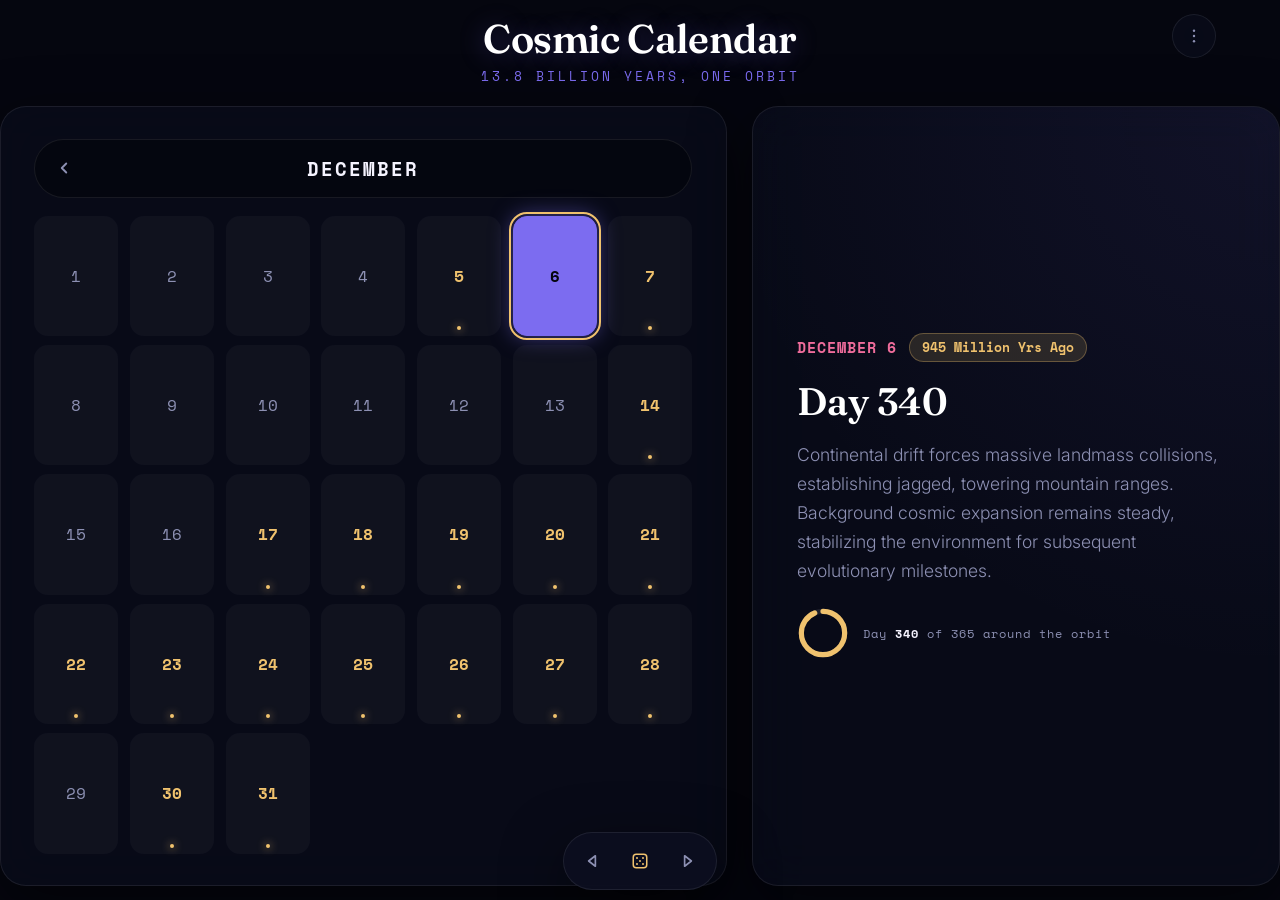
==== game1.html @ 8faf657f "Refine Cosmic Calendar desktop scale" ====
<!DOCTYPE html>
<html lang="en">
<head>
<meta charset="UTF-8">
<meta name="viewport" content="width=device-width, initial-scale=1.0">
<meta name="theme-color" content="#05060f">
<title>Cosmic Calendar — Game 1</title>
<link rel="preconnect" href="https://fonts.googleapis.com">
<link rel="preconnect" href="https://fonts.gstatic.com" crossorigin>
<link href="https://fonts.googleapis.com/css2?family=Fraunces:ital,wght@0,500;0,600;0,700;1,500&family=Space+Mono:wght@400;700&family=Inter:wght@300;400;500;600&display=swap" rel="stylesheet">
<link rel="stylesheet" href="shared.css">
<style>
  /* ============ Calendar-specific styles ============ */
  .calendar-section{ padding:20px; gap:16px; }

  .month-nav{
    flex:0 0 auto;
    display:flex; align-items:center; justify-content:space-between;
    background:rgba(0,0,0,0.35);
    border:1px solid var(--panel-border);
    border-radius:50px;
    padding:6px;
  }
  .nav-btn{
    background:transparent; border:none; color:var(--text-muted);
    cursor:pointer;
    width:44px; height:44px; border-radius:50%;
    display:flex; align-items:center; justify-content:center;
    transition:background .25s ease, color .25s ease, box-shadow .25s ease;
  }
  .nav-btn:hover{ background:rgba(255,255,255,0.08); color:var(--nebula-rose); }
  .nav-btn:focus-visible{ outline:2px solid var(--stellar-gold); outline-offset:2px; }
  .nav-btn:disabled{ opacity:0; pointer-events:none; cursor:default; }
  .month-display{
    font-family:'Space Mono',monospace; font-weight:700;
    font-size:clamp(0.95rem, 3vw, 1.2rem);
    letter-spacing:2px; text-transform:uppercase; color:var(--text-primary);
  }

  .calendar-grid{
    flex:1; display:grid;
    grid-template-columns:repeat(7, 1fr);
    grid-auto-rows:minmax(40px, 1fr);
    gap:6px; min-height:0;
  }

  .day{
    background:rgba(255,255,255,0.03);
    border-radius:12px;
    display:flex; align-items:center; justify-content:center;
    font-family:'Space Mono',monospace;
    font-size:clamp(0.75rem, 2.4vw, 1rem);
    color:var(--text-muted);
    cursor:pointer; user-select:none;
    border:1px solid transparent;
    transition:background .25s cubic-bezier(.2,.8,.2,1), color .25s ease, transform .2s ease, border-color .25s ease;
    opacity:0; transform:scale(0.9);
    animation:softPop .4s ease forwards;
    animation-delay:calc(var(--i) * 8ms);
  }
  html.no-motion .day{ opacity:1; transform:none; animation:none; }
  @keyframes softPop{ to{ opacity:1; transform:scale(1); } }

  .day:hover{ background:rgba(255,255,255,0.09); color:var(--text-primary); }
  .day:focus-visible{ outline:2px solid var(--stellar-gold); outline-offset:2px; color:var(--text-primary); }

  .day.major-event{ color:var(--stellar-gold); font-weight:700; position:relative; }
  .day.major-event::after{
    content:''; position:absolute; bottom:5px; width:4px; height:4px; border-radius:50%;
    background:var(--stellar-gold); box-shadow:0 0 8px var(--stellar-gold);
  }
  .day.active{
    background:var(--nebula-violet); color:#05060f; border-color:var(--nebula-violet);
    box-shadow:0 0 22px rgba(124,108,240,0.55);
    font-weight:700; transform:scale(1.06); z-index:2;
  }
  .day.active::after{ display:none; }

  .event-panel{ padding:28px 24px; justify-content:center; position:relative; overflow:hidden; }
  .event-panel::before{
    content:''; position:absolute; inset:0;
    background:radial-gradient(circle at top right, rgba(124,108,240,0.08), transparent 60%);
    pointer-events:none;
  }
  .event-content{
    display:flex; flex-direction:column; justify-content:center;
    opacity:0; transform:translateY(10px);
    transition:opacity .4s ease, transform .4s ease;
  }
  .event-content.visible{ opacity:1; transform:translateY(0); }

  .meta-header{ display:flex; align-items:center; gap:12px; margin-bottom:16px; flex-wrap:wrap; }
  .event-date{
    font-family:'Space Mono',monospace; color:var(--nebula-rose);
    font-size:clamp(0.75rem, 2vw, 0.95rem); font-weight:700; letter-spacing:1px; text-transform:uppercase;
  }
  .time-ago{
    background:rgba(240,194,110,0.14); color:var(--stellar-gold);
    padding:4px 12px; border-radius:20px;
    font-family:'Space Mono',monospace;
    font-size:clamp(0.65rem, 1.8vw, 0.8rem); font-weight:700;
    border:1px solid rgba(240,194,110,0.3);
  }
  .event-title{
    font-family:'Fraunces',serif; font-weight:600;
    font-size:clamp(1.4rem, 4.2vw, 2.4rem);
    color:#fff; line-height:1.2; margin-bottom:16px;
  }
  .event-desc{
    font-size:clamp(0.92rem, 2.4vw, 1.1rem);
    color:var(--text-muted); line-height:1.65; font-weight:300; max-width:52ch;
    max-height: 35vh; overflow-y: auto; padding-right: 12px;
  }
  .event-desc::-webkit-scrollbar { width: 6px; }
  .event-desc::-webkit-scrollbar-track { background: transparent; }
  .event-desc::-webkit-scrollbar-thumb { background: rgba(255,255,255,0.15); border-radius: 10px; }
  .event-desc::-webkit-scrollbar-thumb:hover { background: rgba(255,255,255,0.25); }

  .orbit-progress{ display:flex; align-items:center; gap:14px; margin-top:22px; }
  .orbit-progress svg{ width:52px; height:52px; flex:0 0 auto; transform:rotate(-90deg); }
  .orbit-progress .track{ fill:none; stroke:rgba(255,255,255,0.09); stroke-width:6; }
  .orbit-progress .arc{ fill:none; stroke:var(--stellar-gold); stroke-width:6; stroke-linecap:round; transition:stroke-dashoffset .5s ease; }
  .orbit-progress .orbit-label{
    font-family:'Space Mono',monospace; font-size:0.75rem; color:var(--text-muted); letter-spacing:1px;
  }
  .orbit-progress .orbit-label strong{ color:var(--text-primary); }

  @media (min-width:600px){
    .calendar-grid{ gap:8px; }
    .event-panel{ padding:36px 40px; }
  }
  @media (min-width:768px){
    .calendar-section{ padding:28px; }
    .day{ border-radius:14px; }
  }
  @media (min-width:992px){
    .app-container{ flex-direction:row; gap:2vw; height:100%; }
    .calendar-section{ flex:1.2; padding:3.5vh 2.6vw; gap:2vh; }
    .event-panel{ flex:0.8; padding:5vh 3.4vw; }
    .calendar-grid{ gap:1vh 0.9vw; }
    .month-nav{ flex:0 0 6vh; }
    .nav-btn{ width:5vh; height:5vh; }
  }
  @media (min-width:1400px){
    .event-title{ font-size:clamp(1.8rem, 3vw, 2.7rem); }
  }
  @media (max-width:380px){
    .calendar-grid{ gap:4px; }
    .day{ border-radius:9px; }
  }

  /* Desktop sizing: keep the calendar elegant and slightly more compact on wide screens. */
  @media (min-width:992px){
    .app-container{max-width:1360px;}
  }
  @media (min-width:1400px){
    .app-container{max-width:1280px;}
  }
</style>
    
  <link rel="icon" type="image/png" sizes="32x32" href="./favicon.png?v=20260921-2">
  <link rel="shortcut icon" type="image/png" href="./favicon.png?v=20260921-2">
</head>
<body data-game-index="0">
  <!-- Shared arcade controls are generated by shared.js. -->

  <div class="bg-void"></div>
  <div class="bg-grid"></div>
  <div class="bg-orbit-wrap"><svg id="orbit-svg" viewBox="0 0 700 700"></svg></div>
  <canvas id="starfield" aria-hidden="true"></canvas>
</div>

  <header>
    <h1>Cosmic Calendar</h1>
    <p class="eyebrow">13.8 Billion Years, One Orbit</p>
  </header>

  <div class="app-container">
    <div class="glass-panel calendar-section">
      <div class="month-nav">
        <!-- Replaced with perfectly centered SVG arrows -->
        <button id="prev-month" class="nav-btn" aria-label="Previous month" type="button">
          <svg viewBox="0 0 24 24" fill="none" stroke="currentColor" stroke-width="2.5" stroke-linecap="round" stroke-linejoin="round" style="width: 18px; height: 18px;"><path d="M15 18l-6-6 6-6"/></svg>
        </button>
        <div id="current-month-display" class="month-display">September</div>
        <button id="next-month" class="nav-btn" aria-label="Next month" type="button">
          <svg viewBox="0 0 24 24" fill="none" stroke="currentColor" stroke-width="2.5" stroke-linecap="round" stroke-linejoin="round" style="width: 18px; height: 18px;"><path d="M9 18l6-6-6-6"/></svg>
        </button>
      </div>

      <div class="calendar-grid" id="calendar-grid" role="grid" aria-label="Cosmic calendar days"></div>
    </div>

    <!-- Hidden by default event panel -->
    <div class="glass-panel event-panel">
      <div class="event-content visible" id="event-content" aria-live="polite">
        <div class="meta-header" id="meta-header" style="display: none;">
          <span class="event-date" id="display-date"></span>
          <span class="time-ago" id="display-time"></span>
        </div>
        
        <div class="event-title" id="display-title">Loading...</div>
        
        <div class="event-desc" id="display-desc"></div>
        
        <div class="orbit-progress" id="orbit-progress" style="display: none;">
          <svg viewBox="0 0 60 60" aria-hidden="true">
            <circle class="track" cx="30" cy="30" r="25"></circle>
            <circle class="arc" id="orbit-arc" cx="30" cy="30" r="25" stroke-dasharray="157" stroke-dashoffset="157"></circle>
          </svg>
          <div class="orbit-label" id="orbit-label"></div>
        </div>
      </div>
    </div>
  </div>

  

<script src="shared.js?v=20260920e"></script>
<script>
(function(){
  var reduceMotion = document.documentElement.classList.contains('no-motion');
  var todayDate = new Date();
  var currentYear = todayDate.getFullYear();
  var isLeapYear = (currentYear % 4 === 0 && currentYear % 100 !== 0) || (currentYear % 400 === 0);
  var daysInMonth = [31,isLeapYear ? 29 : 28,31,30,31,30,31,31,30,31,30,31];
  var monthNames = ["January","February","March","April","May","June","July","August","September","October","November","December"];
  var REAL_TODAY_MONTH = todayDate.getMonth();
  var REAL_TODAY_DATE = todayDate.getDate();
  var currentMonthIndex = REAL_TODAY_MONTH;

  function autoSelectForMonth(monthIndex){
    var day = (monthIndex === REAL_TODAY_MONTH) ? REAL_TODAY_DATE : 1;
    return Math.min(day, daysInMonth[monthIndex]);
  }

  function updateMonthNavButtons(){
    document.getElementById('prev-month').disabled = (currentMonthIndex === 0);
    document.getElementById('next-month').disabled = (currentMonthIndex === 11);
  }

  var TOTAL_AGE_YEARS = 13800000000;
  var YEARS_PER_DAY = TOTAL_AGE_YEARS / 365;

  var majorEvents = {
    0: {
      1: { title:"Big Bang & First Atoms", desc:"The universe begins. Within the first 14 minutes, cosmic background radiation is emitted, and the very first atoms form." },
      10:{ title:"First Stars Ignite", desc:"The cosmic dark ages end. Gravity pulls primordial hydrogen together to ignite the very first massive stars." },
      19:{ title:"Oldest Gamma Ray Burst", desc:"GRB 090423, the oldest known Gamma Ray Burst, erupts across the ancient, dark universe." },
      26:{ title:"First Galaxies Form", desc:"The universe's very first galaxies begin to take shape from massive clouds of hydrogen gas and dark matter." }
    },
    2: { 1:{ title:"Milky Way Formed", desc:"Our home galaxy, the Milky Way, is officially formed, taking its early place in the cosmos." } },
    4: { 13:{ title:"Milky Way Disk Formed", desc:"The Milky Way Galaxy's distinct, flat disk shape is formed after billions of years of chaotic galactic evolution." } },
    8: {
      9: { title:"Solar System Formation", desc:"A molecular cloud collapses to form the early Sun and the swirling protoplanetary disk of our Solar System." },
      14:{ title:"Earth & First Biotic Life", desc:"The Earth and Moon form. The first known remains of biotic life appear in rocks that will eventually become Western Australia." },
      21:{ title:"First Life (Prokaryotes)", desc:"Simple, single-celled life forms without a nucleus firmly establish themselves in the primordial oceans." },
      30:{ title:"Photosynthesis Emerges", desc:"Early life develops photosynthesis, the incredible biological technology to convert stellar radiation into energy." }
    },
    9: { 29:{ title:"Atmospheric Oxygenation", desc:"Photosynthetic life pumps massive amounts of oxygen into the atmosphere, fundamentally altering Earth's chemistry." } },
    10:{ 9:{ title:"Complex Cells (Eukaryotes)", desc:"The first cells with a distinct nucleus appear, unlocking the pathway for advanced, multicellular biology." } },
    11:{
      5: { title:"First Multicellular Life", desc:"Individual cells begin cooperating, giving rise to the very first multicellular biological structures." },
      7: { title:"Simple Animals", desc:"The first simple animals emerge in the darkness of the deep oceans." },
      14:{ title:"Arthropods", desc:"Arthropods, the ancient armored ancestors of modern insects and arachnids, appear." },
      17:{ title:"Cambrian Explosion & Fish", desc:"A massive biological boom! Most major animal phyla appear. The first true fish swim in the ancient seas." },
      18:{ title:"Vertebrates", desc:"Organisms possessing skeletal backbones (vertebrates) firmly establish themselves on Earth." },
      19:{ title:"Land Plants & Extinction", desc:"Plants conquer the land. Simultaneously, Earth suffers the devastating Ordovician-Silurian extinction event." },
      20:{ title:"Jawed Fish", desc:"Fish evolve complex jaws, becoming the oceans' first true vertebrate apex predators." },
      21:{ title:"Insects & Seeds", desc:"Insects take to the land and air, while terrestrial plants develop seeds to spread across the continents." },
      22:{ title:"Amphibians & Extinction", desc:"Amphibians thrive, but the planet is rocked by the catastrophic Late Devonian extinction event." },
      23:{ title:"Reptiles", desc:"The first true reptiles evolve, completely breaking their biological dependence on water for reproduction." },
      24:{ title:"Permian-Triassic Extinction", desc:"The 'Great Dying'. A catastrophic mass extinction event where 57% of all biological families die." },
      25:{ title:"Dinosaurs", desc:"The era of the Dinosaurs begins as they quickly rise to dominate all terrestrial ecosystems." },
      26:{ title:"Mammals & Extinction", desc:"The first mammals emerge in the shadows, coinciding with the Triassic-Jurassic extinction event." },
      27:{ title:"Birds", desc:"Avian dinosaurs take to the skies, evolving into the first true avian species." },
      28:{ title:"Flowers", desc:"Angiosperms (flowering plants) bloom for the first time, transforming the landscape forever." },
      30:{ title:"K-Pg Extinction & Primates", desc:"At 06:24, the Cretaceous-Paleogene event wipes out non-avian dinosaurs. Early primates emerge in the aftermath." },
      31:{ title:"Human Evolution", desc:"Apes appear at 06:05. Hominids arrive by 14:24. Modern humans evolve in the final few minutes before midnight." }
    }
  };

  var proceduralTexts = [
    [
      "A hypernova explodes in a primordial dwarf galaxy, emitting a massive gamma-ray burst.",
      "Supermassive black hole collision detected, creating ripples in the fabric of spacetime.",
      "A rogue proto-galaxy is dismantled by the intense tidal forces of a larger cosmic neighbor.",
      "Dark matter halos condense, establishing the invisible scaffolding for future superclusters.",
      "Universal expansion continues rapidly. Ancient quasars cast high-energy radiation across the void."
    ],
    [
      "Two massive spiral galaxies enter a gravitational dance, projecting an imminent cosmic merger.",
      "Short-lived stellar lifecycles terminate in supernovae, seeding the cosmos with heavy elements.",
      "A rogue stellar body is violently ejected from its home cluster after encountering a singularity.",
      "Distant quasar telemetry fades as its central supermassive black hole consumes all local matter.",
      "Fierce stellar winds from giant blue stars form massive glowing gas bubbles in the interstellar medium."
    ],
    [
      "Stellar nurseries are highly active. The birth of millions of stars is observed across local clusters.",
      "A rogue asteroid collision is detected with a newly formed exoplanet in a chaotic young star system.",
      "A protoplanetary disk is disturbed by a passing giant star, altering the orbits of its infant planets.",
      "Universal metallicity rises steadily. The raw ingredients for rocky terrestrial planets are now abundant.",
      "Early planetary bodies are violently sweeping their orbital paths clear of remaining rocky debris."
    ],
    [
      "A massive meteorite impacts primitive oceans, sending continent-spanning tsunamis across coastlines.",
      "A severe global ice age takes hold. Glaciers advance from the poles, locking oceans beneath thick ice.",
      "Supervolcanic eruptions alter atmospheric composition, drastically shifting global climate parameters.",
      "Shifting tectonic plates open massive hydrothermal vents, releasing mineral-rich fluid into the deep ocean.",
      "Continental drift forces massive landmass collisions, establishing jagged, towering mountain ranges.",
      "Atmospheric greenhouse gas fluctuations trigger a localized extinction of early microscopic organisms.",
      "A powerful geomagnetic storm from the young Sun violently strips the atmosphere of a neighboring planet."
    ]
  ];

  function dayOfYearFor(monthIndex, dayIndex){
    var d = 0;
    for(var i=0;i<monthIndex;i++){ d += daysInMonth[i]; }
    return d + dayIndex;
  }

  function getProceduralEvent(monthIndex, dayIndex){
    var doy = dayOfYearFor(monthIndex, dayIndex);
    var yearsAgoRaw = TOTAL_AGE_YEARS - (doy * YEARS_PER_DAY);
    var timeString;
    if(yearsAgoRaw > 1000000000){
      timeString = (yearsAgoRaw/1000000000).toFixed(2) + " Billion Yrs Ago";
    } else {
      timeString = (yearsAgoRaw/1000000).toFixed(0) + " Million Yrs Ago";
    }
    if(monthIndex===11 && dayIndex===31){ timeString = "Present Era"; }

    var quarter = Math.floor(monthIndex/3);
    var texts = proceduralTexts[quarter];
    var textLog = texts[(monthIndex*31+dayIndex) % texts.length];

    var dynamicTitle = "Day " + doy; // Updated to natural Day X format
    var desc = textLog + " Background cosmic expansion remains steady, stabilizing the environment for subsequent evolutionary milestones.";

    return { title:dynamicTitle, desc:desc, timeAgo:timeString };
  }

  var grid = document.getElementById('calendar-grid');
  var displayDate = document.getElementById('display-date');
  var displayTime = document.getElementById('display-time');
  var displayTitle = document.getElementById('display-title');
  var displayDesc = document.getElementById('display-desc');
  var eventContent = document.getElementById('event-content');
  var monthDisplay = document.getElementById('current-month-display');
  var orbitArc = document.getElementById('orbit-arc');
  var orbitLabel = document.getElementById('orbit-label');
  var ORBIT_CIRCUMFERENCE = 2*Math.PI*25;

  function updateOrbitProgress(monthIndex, dayIndex){
    var doy = dayOfYearFor(monthIndex, dayIndex);
    var fraction = doy/365;
    var offset = ORBIT_CIRCUMFERENCE * (1-fraction);
    orbitArc.style.strokeDasharray = ORBIT_CIRCUMFERENCE;
    orbitArc.style.strokeDashoffset = offset;
    orbitLabel.innerHTML = 'Day <strong>'+doy+'</strong> of 365 around the orbit';
  }

  function selectDay(monthIndex, dayEl, dayIndex, eventData){
    document.querySelectorAll('.day').forEach(function(d){
      d.classList.remove('active');
      d.setAttribute('tabindex','-1');
      d.setAttribute('aria-selected','false');
    });
    dayEl.classList.add('active');
    dayEl.setAttribute('tabindex','0');
    dayEl.setAttribute('aria-selected','true');

    eventContent.classList.remove('visible');
    setTimeout(function(){
      document.getElementById('meta-header').style.display = 'flex';
      document.getElementById('orbit-progress').style.display = 'flex';
      displayDate.textContent = monthNames[monthIndex] + ' ' + dayIndex;
      displayTime.textContent = eventData.timeAgo;
      displayTitle.textContent = eventData.title;
      displayDesc.textContent = eventData.desc;
      eventContent.classList.add('visible');
      updateOrbitProgress(monthIndex, dayIndex);
    }, reduceMotion ? 0 : 200);
  }

  function renderCalendar(monthIndex, selectIndex){
    monthDisplay.textContent = monthNames[monthIndex];
    grid.innerHTML = '';
    var days = daysInMonth[monthIndex];
    var monthMajorEvents = majorEvents[monthIndex] || {};
    var dayEls = [];
    var dayData = [];

    if(typeof selectIndex !== 'number'){ selectIndex = autoSelectForMonth(monthIndex); }
    selectIndex = Math.min(Math.max(selectIndex, 1), days);

    for(var i=1;i<=days;i++){
      (function(i){
        var dayEl = document.createElement('div');
        dayEl.className = 'day';
        dayEl.textContent = i;
        dayEl.style.setProperty('--i', i);
        dayEl.setAttribute('role','gridcell');
        dayEl.setAttribute('tabindex', i===selectIndex ? '0' : '-1');

        var eventData;
        if(monthMajorEvents[i]){
          dayEl.classList.add('major-event');
          var tempProcedural = getProceduralEvent(monthIndex, i);
          eventData = { title:monthMajorEvents[i].title, desc:monthMajorEvents[i].desc, timeAgo:tempProcedural.timeAgo };
        } else {
          eventData = getProceduralEvent(monthIndex, i);
        }

        dayEl.setAttribute('aria-label', monthNames[monthIndex]+' '+i+' — '+eventData.title+', '+eventData.timeAgo);

        dayEl.addEventListener('click', function(){
          selectDay(monthIndex, dayEl, i, eventData);
        });

        dayEl.addEventListener('keydown', function(e){
          handleDayKeydown(e, monthIndex, i, dayEl, eventData);
        });

        grid.appendChild(dayEl);
        dayEls.push(dayEl);
        dayData.push(eventData);
      })(i);
    }

    var target = dayEls[selectIndex-1];
    if(target){
      selectDay(monthIndex, target, selectIndex, dayData[selectIndex-1]);
      target.focus();
    }

    updateMonthNavButtons();
  }

  function handleDayKeydown(e, monthIndex, dayIndex, dayEl, eventData){
    var key = e.key;
    if(key==='Enter' || key===' ' || key==='Spacebar'){
      e.preventDefault();
      selectDay(monthIndex, dayEl, dayIndex, eventData);
      return;
    }
    var days = daysInMonth[monthIndex];
    if(key==='ArrowRight'){
      e.preventDefault();
      if(dayIndex+1 > days){ if(monthIndex < 11){ goToMonth(monthIndex+1, 1); } }
      else { focusDayInCurrentMonth(dayIndex+1); }
    } else if(key==='ArrowLeft'){
      e.preventDefault();
      if(dayIndex-1 < 1){ if(monthIndex > 0){ var pm=monthIndex-1; goToMonth(pm, daysInMonth[pm]); } }
      else { focusDayInCurrentMonth(dayIndex-1); }
    } else if(key==='ArrowDown'){
      e.preventDefault();
      var down = Math.min(dayIndex+7, days);
      focusDayInCurrentMonth(down);
    } else if(key==='ArrowUp'){
      e.preventDefault();
      var up = Math.max(dayIndex-7, 1);
      focusDayInCurrentMonth(up);
    }
  }

  function focusDayInCurrentMonth(idx){
    var cells = grid.querySelectorAll('.day');
    cells.forEach(function(d){ d.setAttribute('tabindex','-1'); });
    var target = cells[idx-1];
    if(target){ target.setAttribute('tabindex','0'); target.focus(); }
  }

  function goToMonth(monthIndex, focusIndex){
    currentMonthIndex = monthIndex;
    renderCalendar(currentMonthIndex, focusIndex);
  }

  document.getElementById('prev-month').addEventListener('click', function(){
    if(currentMonthIndex === 0) return;
    currentMonthIndex = currentMonthIndex-1;
    renderCalendar(currentMonthIndex);
  });
  document.getElementById('next-month').addEventListener('click', function(){
    if(currentMonthIndex === 11) return;
    currentMonthIndex = currentMonthIndex+1;
    renderCalendar(currentMonthIndex);
  });

  var touchStartX = null;
  var calendarSection = document.querySelector('.calendar-section');
  calendarSection.addEventListener('touchstart', function(e){
    touchStartX = e.changedTouches[0].clientX;
  }, {passive:true});
  calendarSection.addEventListener('touchend', function(e){
    if(touchStartX===null) return;
    var dx = e.changedTouches[0].clientX - touchStartX;
    if(Math.abs(dx) > 50){
      if(dx < 0){ document.getElementById('next-month').click(); }
      else { document.getElementById('prev-month').click(); }
    }
    touchStartX = null;
  }, {passive:true});

  renderCalendar(currentMonthIndex);
})();
</script>
</body>
</html>
---- shared.css ----
:root{
  color-scheme:dark;
  --void:#05060f;
  --void-2:#0a0d20;
  --panel-glass:rgba(12,15,32,0.55);
  --panel-glass-solid:rgba(12,15,32,0.92);
  --panel-border:rgba(255,255,255,0.08);
  --grid-line:rgba(148,140,255,0.05);
  --orbit-line:rgba(148,140,255,0.16);
  --nebula-violet:#7c6cf0;
  --nebula-rose:#ef6c9b;
  --stellar-gold:#f0c26e;
  --text-primary:#f5f3ff;
  --text-muted:#8d90b3;
  --shadow-soft:0 20px 60px rgba(0,0,0,0.55);
  --radius-lg:26px;
  --radius-md:16px;
}
*{box-sizing:border-box;margin:0;padding:0;-webkit-tap-highlight-color:transparent}
html{background:var(--void);background-color:var(--void);color-scheme:dark}
html.no-motion *{animation-duration:.001ms!important;animation-iteration-count:1!important;transition-duration:.001ms!important;scroll-behavior:auto!important}
body{background:var(--void);background-color:var(--void);color:var(--text-primary);color-scheme:dark;font-family:'Inter',sans-serif;width:100%;min-height:100vh;min-height:100dvh;position:relative;overflow-x:hidden;display:flex;flex-direction:column;gap:20px;padding:max(14px,env(safe-area-inset-top)) 0 max(14px,env(safe-area-inset-bottom)) 0}
.bg-void{position:fixed;inset:0;z-index:-5;pointer-events:none;background:radial-gradient(ellipse 80% 60% at 20% 15%,rgba(124,108,240,.16),transparent 60%),radial-gradient(ellipse 70% 55% at 85% 80%,rgba(239,108,155,.10),transparent 60%),radial-gradient(ellipse 100% 100% at 50% 50%,var(--void-2),var(--void) 70%)}
.bg-grid{position:fixed;inset:0;z-index:-4;pointer-events:none;background-image:linear-gradient(var(--grid-line) 1px,transparent 1px),linear-gradient(90deg,var(--grid-line) 1px,transparent 1px);background-size:6vh 6vh;background-position:center;mask-image:radial-gradient(ellipse 90% 80% at 50% 50%,black 40%,transparent 90%);-webkit-mask-image:radial-gradient(ellipse 90% 80% at 50% 50%,black 40%,transparent 90%)}
.bg-orbit-wrap{position:fixed;top:50%;left:50%;width:135vmax;height:135vmax;transform:translate(-50%,-50%);z-index:-3;pointer-events:none;opacity:.55;animation:orbitSpin 420s linear infinite}
html.no-motion .bg-orbit-wrap{animation:none}@keyframes orbitSpin{to{transform:translate(-50%,-50%) rotate(360deg)}}
#orbit-svg circle.orbit-ring{fill:none;stroke:var(--orbit-line);stroke-width:1}#orbit-svg line.orbit-spoke{stroke:var(--orbit-line);stroke-width:1}#orbit-svg circle.orbit-sun{fill:var(--stellar-gold);opacity:.55}#starfield{position:fixed;inset:0;z-index:-2;pointer-events:none;width:100%;height:100%}

/* ============ Shared arcade controls ============ */
.settings-btn{
  position:fixed;
  top:max(14px,env(safe-area-inset-top));
  right:max(14px,5vw);
  width:44px;height:44px;border-radius:50%;
  display:flex;align-items:center;justify-content:center;
  background:var(--panel-glass);
  backdrop-filter:blur(24px);-webkit-backdrop-filter:blur(24px);
  border:1px solid var(--panel-border);
  color:var(--text-muted);cursor:pointer;z-index:100;
  transition:background .25s ease,color .25s ease,border-color .25s ease,transform .15s ease;
}
.settings-btn:hover{background:rgba(255,255,255,.08);color:var(--nebula-rose);border-color:var(--nebula-rose)}
.settings-btn:active{transform:scale(.94)}
.settings-btn:focus-visible{outline:2px solid var(--stellar-gold);outline-offset:2px}
.settings-btn svg{width:18px;height:18px}
.settings-panel{
  position:fixed;
  top:calc(max(14px,env(safe-area-inset-top)) + 54px);
  right:max(14px,5vw);
  width:min(280px,calc(100vw - 28px));
  background:var(--panel-glass-solid);
  backdrop-filter:blur(24px);-webkit-backdrop-filter:blur(24px);
  border:1px solid var(--panel-border);border-radius:var(--radius-md);
  box-shadow:var(--shadow-soft);padding:18px;z-index:101;
  opacity:0;pointer-events:none;transform:translateY(-8px);
  transition:opacity .25s ease,transform .25s ease
}
.settings-panel.open{opacity:1;pointer-events:auto;transform:translateY(0)}
.settings-panel h2{font-family:'Space Mono',monospace;font-size:.75rem;letter-spacing:2px;text-transform:uppercase;color:var(--text-muted);margin-bottom:14px}
.settings-row{display:flex;align-items:center;justify-content:space-between;padding:10px 0;border-top:1px solid var(--panel-border)}
.settings-row:first-of-type{border-top:none}
.settings-row span{font-size:.9rem;color:var(--text-primary)}
.settings-toggle{
  width:40px;height:22px;border-radius:20px;
  background:rgba(255,255,255,.12);border:1px solid var(--panel-border);
  position:relative;cursor:pointer;transition:background .2s ease,border-color .2s ease;
}
.settings-toggle::after{content:'';position:absolute;top:2px;left:2px;width:16px;height:16px;border-radius:50%;background:var(--text-muted);transition:transform .2s ease,background .2s ease}
.settings-toggle.on{background:rgba(124,108,240,.35);border-color:var(--nebula-violet)}
.settings-toggle.on::after{transform:translateX(18px);background:var(--nebula-violet)}

.game-nav{
  position:fixed;left:50%;bottom:max(10px,env(safe-area-inset-bottom));
  transform:translateX(-50%);
  display:flex;align-items:center;gap:4px;
  background:var(--panel-glass-solid);
  backdrop-filter:blur(24px);-webkit-backdrop-filter:blur(24px);
  border:1px solid var(--panel-border);padding:6px;
  box-shadow:var(--shadow-soft);z-index:99;border-radius:50px;
}
.game-nav-btn{
  flex:0 0 44px;width:44px;height:44px;
  background:transparent;border:none;color:var(--text-muted);
  border-radius:50%;display:flex;align-items:center;justify-content:center;
  cursor:pointer;text-decoration:none;
  transition:background .2s ease,color .2s ease,transform .15s ease;
  -webkit-tap-highlight-color:transparent;
}
.game-nav-btn svg{width:18px;height:18px;pointer-events:none}
.game-nav-btn:hover{background:rgba(255,255,255,.08);color:var(--text-primary)}
.game-nav-btn:active{transform:scale(.94)}
.game-nav-btn:focus-visible{outline:2px solid var(--stellar-gold);outline-offset:2px}
.game-nav-btn.random-btn{color:var(--stellar-gold)}
.game-nav-btn.random-btn:hover{background:rgba(240,194,110,.14);color:var(--stellar-gold)}
@media(max-width:991px){
  .settings-btn{top:max(10px,env(safe-area-inset-top));right:max(10px,4vw);width:42px;height:42px}
  .settings-panel{
    top:calc(max(10px,env(safe-area-inset-top)) + 50px);
    right:max(10px,4vw);
    width:min(280px,calc(100vw - 20px))
  }
  .game-nav{
    bottom:max(8px,env(safe-area-inset-bottom));
    max-width:calc(100vw - 20px);
    padding:5px;
    gap:3px;
    border-radius:18px;
  }
  .game-nav-btn{flex-basis:42px;width:42px;height:42px;border-radius:13px}
  .game-nav-btn svg{width:17px;height:17px}
}
@media(prefers-reduced-motion:reduce){
  .settings-btn,.settings-panel,.game-nav-btn{transition:none}
}
body[data-game-index="0"] header,body[data-game-index="2"] header{flex:0 0 auto;display:flex;flex-direction:column;align-items:center;text-align:center;gap:4px;z-index:10}
body[data-game-index="0"] h1,body[data-game-index="2"] h1{font-family:'Fraunces',serif;font-weight:600;font-style:normal;font-size:clamp(1.5rem,5vw,2.5rem);letter-spacing:-.01em;color:#fff;text-shadow:0 2px 24px rgba(124,108,240,.35)}
body[data-game-index="0"] header .eyebrow,body[data-game-index="2"] header .eyebrow{font-family:'Space Mono',monospace;font-size:clamp(.62rem,1.8vw,.8rem);letter-spacing:3px;text-transform:uppercase;color:var(--nebula-violet)}
.app-container{flex:1;display:flex;flex-direction:column;gap:20px;width:100%;max-width:1600px;margin:0 auto;z-index:10;min-height:0}
.glass-panel{background:var(--panel-glass);backdrop-filter:blur(24px);-webkit-backdrop-filter:blur(24px);border:1px solid var(--panel-border);border-radius:var(--radius-lg);box-shadow:var(--shadow-soft);display:flex;flex-direction:column;min-height:0}
.stage{flex:1;display:flex;flex-direction:column;align-items:center;justify-content:center;text-align:center;gap:14px;background:var(--panel-glass);backdrop-filter:blur(24px);-webkit-backdrop-filter:blur(24px);border:1px solid var(--panel-border);border-radius:var(--radius-lg);box-shadow:var(--shadow-soft);padding:48px 32px;max-width:560px;margin:0 auto}
.stage-number{font-family:'Space Mono',monospace;font-size:.75rem;letter-spacing:3px;text-transform:uppercase;color:var(--nebula-violet)}.stage h2{font-family:'Fraunces',serif;font-weight:600;font-size:clamp(1.6rem,5vw,2.4rem);color:#fff;text-shadow:0 2px 24px rgba(124,108,240,.35)}.stage p{font-size:.95rem;color:var(--text-muted);max-width:38ch;line-height:1.5}

@media (max-width:991px){body{padding-left:4vw;padding-right:4vw;gap:14px}.game-nav{left:auto;right:5vw;transform:none;width:56px;height:56px;padding:0;background:transparent;border:none;box-shadow:none;backdrop-filter:none;-webkit-backdrop-filter:none;cursor:pointer}.game-nav::before{content:'';position:absolute;inset:0;border-radius:16px;background:var(--panel-glass-solid);backdrop-filter:blur(24px);-webkit-backdrop-filter:blur(24px);border:1px solid var(--panel-border);box-shadow:var(--shadow-soft);background-image:url("data:image/svg+xml,%3Csvg viewBox='0 0 24 24' fill='none' stroke='%23f0c26e' stroke-width='2' stroke-linecap='round' stroke-linejoin='round' xmlns='http://www.w3.org/2000/svg'%3E%3Crect x='3' y='3' width='18' height='18' rx='4'%3E%3C/rect%3E%3Ccircle cx='8' cy='8' r='1.3' fill='%23f0c26e' stroke='none'%3E%3C/circle%3E%3Ccircle cx='16' cy='8' r='1.3' fill='%23f0c26e' stroke='none'%3E%3C/circle%3E%3Ccircle cx='12' cy='12' r='1.3' fill='%23f0c26e' stroke='none'%3E%3C/circle%3E%3Ccircle cx='8' cy='16' r='1.3' fill='%23f0c26e' stroke='none'%3E%3C/circle%3E%3Ccircle cx='16' cy='16' r='1.3' fill='%23f0c26e' stroke='none'%3E%3C/circle%3E%3C/svg%3E");background-repeat:no-repeat;background-position:center;background-size:22px 22px;transition:opacity .25s ease}.game-nav.mobile-expanded::before{opacity:0}.game-nav-btn{position:absolute;right:0;bottom:62px;width:52px;height:52px;border-radius:16px;background:var(--panel-glass-solid);backdrop-filter:blur(24px);-webkit-backdrop-filter:blur(24px);border:1px solid var(--panel-border);box-shadow:var(--shadow-soft);opacity:0;transform:translateY(14px) scale(.85);pointer-events:none;transition:opacity .25s ease,transform .32s cubic-bezier(.2,.8,.2,1)}.game-nav-btn:nth-child(1){bottom:62px;transition-delay:0s}.game-nav-btn:nth-child(2){bottom:124px;transition-delay:.04s}.game-nav-btn:nth-child(3){bottom:186px;transition-delay:.08s}.game-nav.mobile-expanded .game-nav-btn{opacity:1;transform:translateY(0) scale(1);pointer-events:auto}}
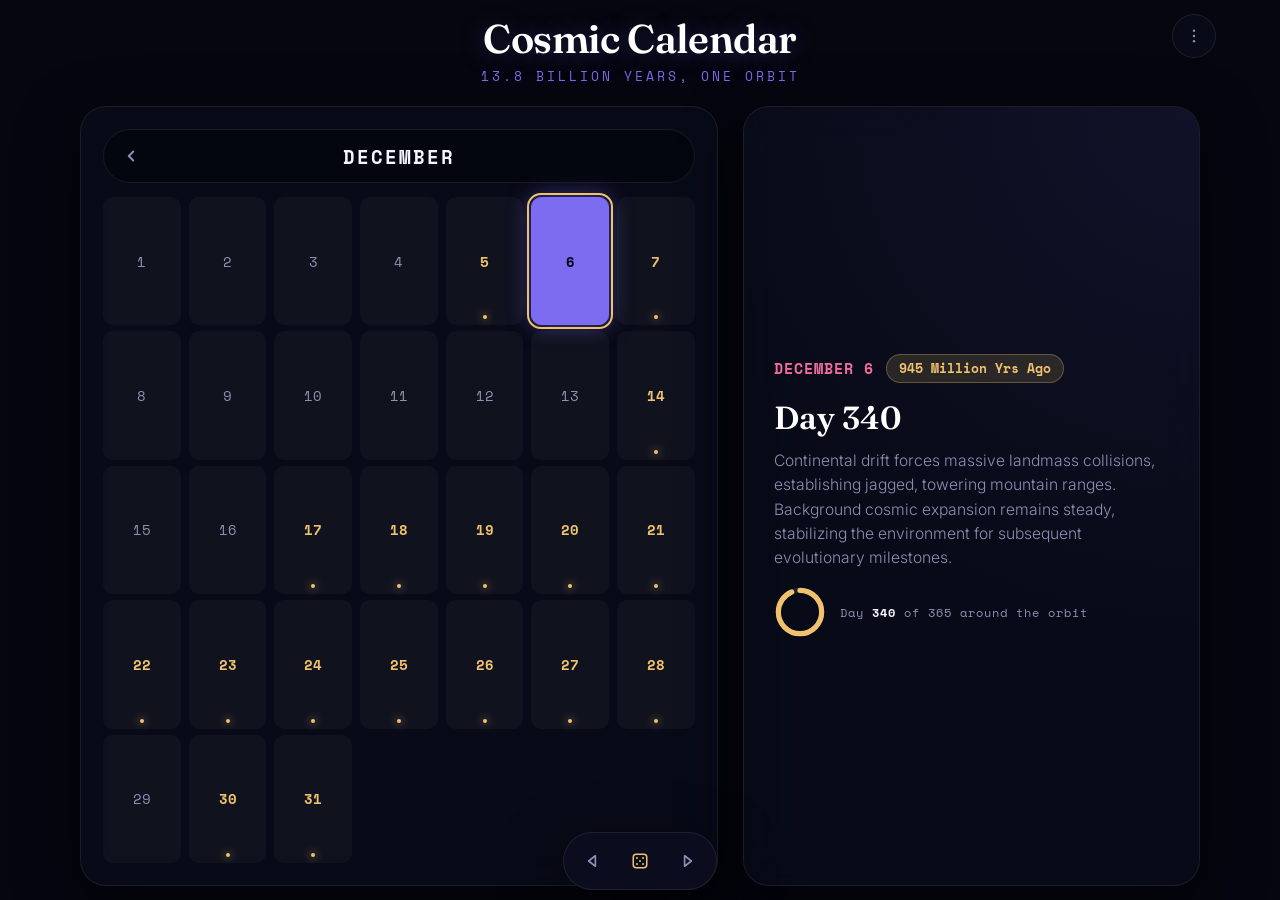
==== commit a51a4344: "Make Cosmic Calendar more compact on desktop" ====
--- a/game1.html
+++ b/game1.html
@@ -155,6 +155,23 @@
   }
   @media (min-width:1400px){
     .app-container{max-width:1280px;}
+  }
+
+  /* Compact desktop composition */
+  @media (min-width:992px){
+    .app-container{max-width:1120px !important;height:min(68vh,560px) !important;}
+    .calendar-section{padding:22px !important;gap:14px !important;}
+    .event-panel{padding:28px 30px !important;}
+    .calendar-grid{gap:6px 8px !important;}
+    .day{font-size:.9rem !important;border-radius:10px !important;}
+    .month-nav{min-height:52px !important;}
+    .nav-btn{width:42px !important;height:42px !important;}
+    .event-title{font-size:2rem !important;margin-bottom:12px !important;}
+    .event-desc{font-size:.98rem !important;line-height:1.55 !important;max-height:28vh !important;}
+    .orbit-progress{margin-top:16px !important;}
+  }
+  @media (min-width:1400px){
+    .app-container{max-width:1180px !important;height:540px !important;}
   }
 </style>
     
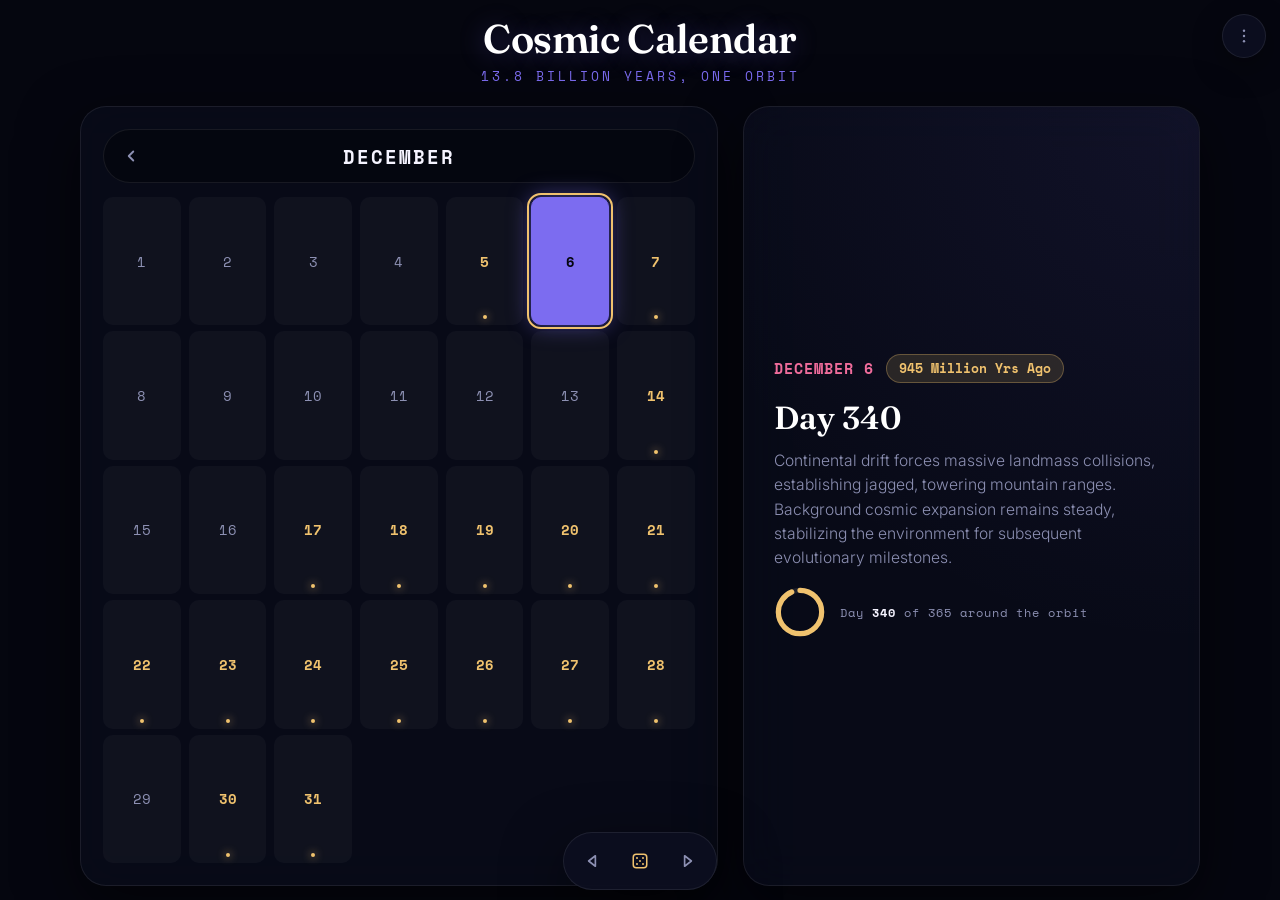
==== commit 27dc3c5f: "Refresh shared controls runtime" ====
--- a/game1.html
+++ b/game1.html
@@ -175,8 +175,7 @@
   }
 </style>
     
-  <link rel="icon" type="image/png" sizes="32x32" href="./favicon.png?v=20260921-2">
-  <link rel="shortcut icon" type="image/png" href="./favicon.png?v=20260921-2">
+      <link rel="icon" type="image/svg+xml" href="./favicon.svg?v=20260921-5">
 </head>
 <body data-game-index="0">
   <!-- Shared arcade controls are generated by shared.js. -->
@@ -233,7 +232,7 @@
 
   
 
-<script src="shared.js?v=20260920e"></script>
+<script src="shared.js?v=20260922"></script>
 <script>
 (function(){
   var reduceMotion = document.documentElement.classList.contains('no-motion');
--- a/shared.css
+++ b/shared.css
@@ -28,30 +28,33 @@
 
 /* ============ Shared arcade controls ============ */
 .settings-btn{
-  position:fixed;
-  top:max(14px,env(safe-area-inset-top));
-  right:max(14px,5vw);
-  width:44px;height:44px;border-radius:50%;
-  display:flex;align-items:center;justify-content:center;
-  background:var(--panel-glass);
-  backdrop-filter:blur(24px);-webkit-backdrop-filter:blur(24px);
+  position:fixed!important;
+  top:max(14px,env(safe-area-inset-top))!important;
+  right:max(14px,env(safe-area-inset-right))!important;
+  width:44px!important;height:44px!important;
+  margin:0!important;padding:0!important;
+  display:flex!important;align-items:center!important;justify-content:center!important;
+  background:var(--panel-glass-solid)!important;
+  backdrop-filter:blur(18px);-webkit-backdrop-filter:blur(18px);
   border:1px solid var(--panel-border);
-  color:var(--text-muted);cursor:pointer;z-index:100;
-  transition:background .25s ease,color .25s ease,border-color .25s ease,transform .15s ease;
+  border-radius:50%!important;
+  color:var(--text-muted);cursor:pointer;z-index:1000!important;
+  box-shadow:0 10px 30px rgba(0,0,0,.35);
+  transition:background .2s ease,color .2s ease,border-color .2s ease,transform .15s ease;
 }
-.settings-btn:hover{background:rgba(255,255,255,.08);color:var(--nebula-rose);border-color:var(--nebula-rose)}
+.settings-btn:hover{background:rgba(255,255,255,.08);color:var(--text-primary);border-color:rgba(255,255,255,.16)}
 .settings-btn:active{transform:scale(.94)}
 .settings-btn:focus-visible{outline:2px solid var(--stellar-gold);outline-offset:2px}
 .settings-btn svg{width:18px;height:18px}
 .settings-panel{
-  position:fixed;
-  top:calc(max(14px,env(safe-area-inset-top)) + 54px);
-  right:max(14px,5vw);
+  position:fixed!important;
+  top:calc(max(14px,env(safe-area-inset-top)) + 54px)!important;
+  right:max(14px,env(safe-area-inset-right))!important;
   width:min(280px,calc(100vw - 28px));
   background:var(--panel-glass-solid);
   backdrop-filter:blur(24px);-webkit-backdrop-filter:blur(24px);
   border:1px solid var(--panel-border);border-radius:var(--radius-md);
-  box-shadow:var(--shadow-soft);padding:18px;z-index:101;
+  box-shadow:var(--shadow-soft);padding:18px;z-index:1010!important;
   opacity:0;pointer-events:none;transform:translateY(-8px);
   transition:opacity .25s ease,transform .25s ease
 }
@@ -93,19 +96,9 @@
 .game-nav-btn.random-btn{color:var(--stellar-gold)}
 .game-nav-btn.random-btn:hover{background:rgba(240,194,110,.14);color:var(--stellar-gold)}
 @media(max-width:991px){
-  .settings-btn{top:max(10px,env(safe-area-inset-top));right:max(10px,4vw);width:42px;height:42px}
-  .settings-panel{
-    top:calc(max(10px,env(safe-area-inset-top)) + 50px);
-    right:max(10px,4vw);
-    width:min(280px,calc(100vw - 20px))
-  }
-  .game-nav{
-    bottom:max(8px,env(safe-area-inset-bottom));
-    max-width:calc(100vw - 20px);
-    padding:5px;
-    gap:3px;
-    border-radius:18px;
-  }
+  .settings-btn{top:max(10px,env(safe-area-inset-top))!important;right:max(10px,env(safe-area-inset-right))!important;width:42px!important;height:42px!important}
+  .settings-panel{top:calc(max(10px,env(safe-area-inset-top)) + 50px)!important;right:max(10px,env(safe-area-inset-right))!important;width:min(280px,calc(100vw - 20px))}
+  .game-nav{bottom:max(8px,env(safe-area-inset-bottom));max-width:calc(100vw - 20px);padding:5px;gap:3px;border-radius:18px}
   .game-nav-btn{flex-basis:42px;width:42px;height:42px;border-radius:13px}
   .game-nav-btn svg{width:17px;height:17px}
 }
@@ -120,4 +113,12 @@
 .stage{flex:1;display:flex;flex-direction:column;align-items:center;justify-content:center;text-align:center;gap:14px;background:var(--panel-glass);backdrop-filter:blur(24px);-webkit-backdrop-filter:blur(24px);border:1px solid var(--panel-border);border-radius:var(--radius-lg);box-shadow:var(--shadow-soft);padding:48px 32px;max-width:560px;margin:0 auto}
 .stage-number{font-family:'Space Mono',monospace;font-size:.75rem;letter-spacing:3px;text-transform:uppercase;color:var(--nebula-violet)}.stage h2{font-family:'Fraunces',serif;font-weight:600;font-size:clamp(1.6rem,5vw,2.4rem);color:#fff;text-shadow:0 2px 24px rgba(124,108,240,.35)}.stage p{font-size:.95rem;color:var(--text-muted);max-width:38ch;line-height:1.5}
 
-@media (max-width:991px){body{padding-left:4vw;padding-right:4vw;gap:14px}.game-nav{left:auto;right:5vw;transform:none;width:56px;height:56px;padding:0;background:transparent;border:none;box-shadow:none;backdrop-filter:none;-webkit-backdrop-filter:none;cursor:pointer}.game-nav::before{content:'';position:absolute;inset:0;border-radius:16px;background:var(--panel-glass-solid);backdrop-filter:blur(24px);-webkit-backdrop-filter:blur(24px);border:1px solid var(--panel-border);box-shadow:var(--shadow-soft);background-image:url("data:image/svg+xml,%3Csvg viewBox='0 0 24 24' fill='none' stroke='%23f0c26e' stroke-width='2' stroke-linecap='round' stroke-linejoin='round' xmlns='http://www.w3.org/2000/svg'%3E%3Crect x='3' y='3' width='18' height='18' rx='4'%3E%3C/rect%3E%3Ccircle cx='8' cy='8' r='1.3' fill='%23f0c26e' stroke='none'%3E%3C/circle%3E%3Ccircle cx='16' cy='8' r='1.3' fill='%23f0c26e' stroke='none'%3E%3C/circle%3E%3Ccircle cx='12' cy='12' r='1.3' fill='%23f0c26e' stroke='none'%3E%3C/circle%3E%3Ccircle cx='8' cy='16' r='1.3' fill='%23f0c26e' stroke='none'%3E%3C/circle%3E%3Ccircle cx='16' cy='16' r='1.3' fill='%23f0c26e' stroke='none'%3E%3C/circle%3E%3C/svg%3E");background-repeat:no-repeat;background-position:center;background-size:22px 22px;transition:opacity .25s ease}.game-nav.mobile-expanded::before{opacity:0}.game-nav-btn{position:absolute;right:0;bottom:62px;width:52px;height:52px;border-radius:16px;background:var(--panel-glass-solid);backdrop-filter:blur(24px);-webkit-backdrop-filter:blur(24px);border:1px solid var(--panel-border);box-shadow:var(--shadow-soft);opacity:0;transform:translateY(14px) scale(.85);pointer-events:none;transition:opacity .25s ease,transform .32s cubic-bezier(.2,.8,.2,1)}.game-nav-btn:nth-child(1){bottom:62px;transition-delay:0s}.game-nav-btn:nth-child(2){bottom:124px;transition-delay:.04s}.game-nav-btn:nth-child(3){bottom:186px;transition-delay:.08s}.game-nav.mobile-expanded .game-nav-btn{opacity:1;transform:translateY(0) scale(1);pointer-events:auto}}
+@media (max-width:991px){
+  body{padding-left:0;padding-right:0;gap:14px}
+  .game-nav{left:50%;right:auto;bottom:max(8px,env(safe-area-inset-bottom));transform:translateX(-50%);width:auto;height:auto;min-width:0;padding:5px;background:var(--panel-glass-solid);border:1px solid var(--panel-border);box-shadow:var(--shadow-soft);backdrop-filter:blur(24px);-webkit-backdrop-filter:blur(24px);cursor:default;}
+  .game-nav::before{display:none!important;content:none!important}
+  .game-nav-btn,.game-nav.mobile-expanded .game-nav-btn{position:static;width:42px;height:42px;min-width:42px;opacity:1;transform:none;pointer-events:auto;display:flex;align-items:center;justify-content:center;border-radius:13px;background:transparent;border:0;}
+}
+@media(prefers-reduced-motion:reduce){
+  .settings-btn,.settings-panel,.game-nav-btn{transition:none}
+}
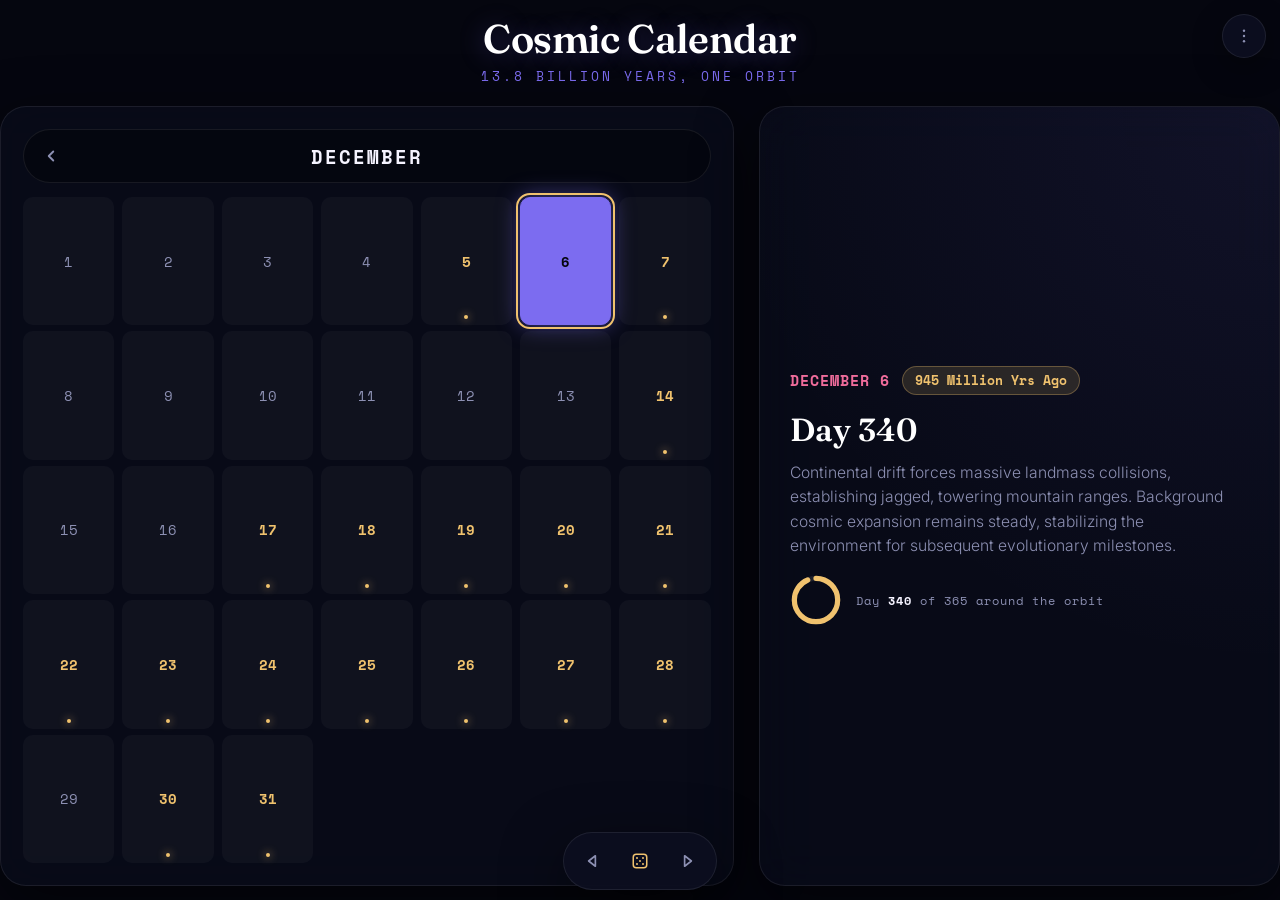
==== commit aad78b47: "Fix Cosmic Calendar side spacing on desktop" ====
--- a/game1.html
+++ b/game1.html
@@ -151,15 +151,15 @@
 
   /* Desktop sizing: keep the calendar elegant and slightly more compact on wide screens. */
   @media (min-width:992px){
-    .app-container{max-width:1360px;}
+    .app-container{width:100%;max-width:none;}
   }
   @media (min-width:1400px){
-    .app-container{max-width:1280px;}
+    .app-container{width:100%;max-width:none;}
   }
 
   /* Compact desktop composition */
   @media (min-width:992px){
-    .app-container{max-width:1120px !important;height:min(68vh,560px) !important;}
+    .app-container{width:100% !important;max-width:none !important;height:min(68vh,560px) !important;}
     .calendar-section{padding:22px !important;gap:14px !important;}
     .event-panel{padding:28px 30px !important;}
     .calendar-grid{gap:6px 8px !important;}
@@ -171,7 +171,7 @@
     .orbit-progress{margin-top:16px !important;}
   }
   @media (min-width:1400px){
-    .app-container{max-width:1180px !important;height:540px !important;}
+    .app-container{width:100% !important;max-width:none !important;height:540px !important;}
   }
 </style>
     
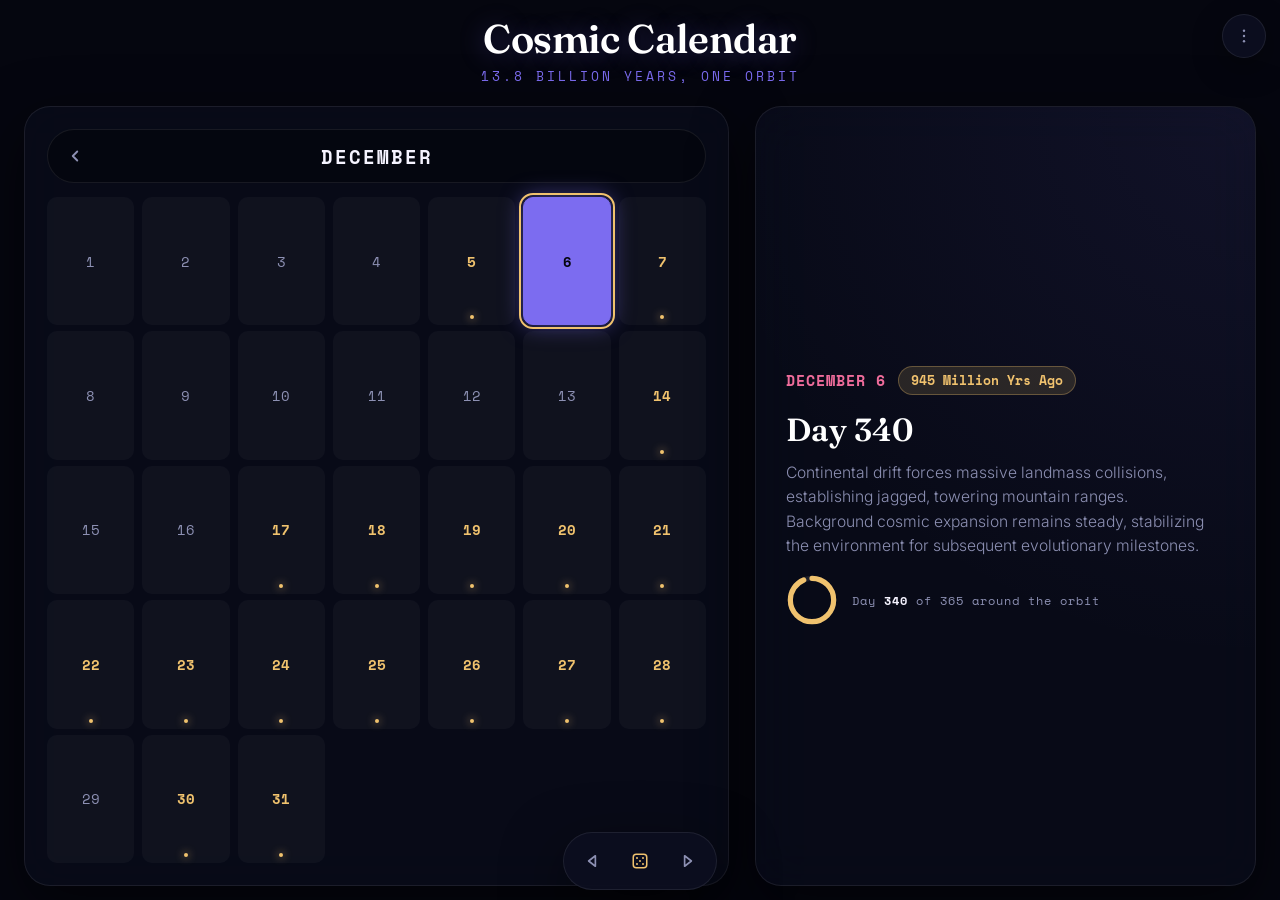
==== commit 1dec469e: "Add balanced side spacing to Cosmic Calendar" ====
--- a/game1.html
+++ b/game1.html
@@ -151,15 +151,15 @@
 
   /* Desktop sizing: keep the calendar elegant and slightly more compact on wide screens. */
   @media (min-width:992px){
-    .app-container{width:100%;max-width:none;}
+    .app-container{width:calc(100% - 48px);max-width:1360px;}
   }
   @media (min-width:1400px){
-    .app-container{width:100%;max-width:none;}
+    .app-container{width:calc(100% - 64px);max-width:1360px;}
   }
 
   /* Compact desktop composition */
   @media (min-width:992px){
-    .app-container{width:100% !important;max-width:none !important;height:min(68vh,560px) !important;}
+    .app-container{width:calc(100% - 48px) !important;max-width:1360px !important;height:min(68vh,560px) !important;}
     .calendar-section{padding:22px !important;gap:14px !important;}
     .event-panel{padding:28px 30px !important;}
     .calendar-grid{gap:6px 8px !important;}
@@ -171,7 +171,7 @@
     .orbit-progress{margin-top:16px !important;}
   }
   @media (min-width:1400px){
-    .app-container{width:100% !important;max-width:none !important;height:540px !important;}
+    .app-container{width:calc(100% - 64px) !important;max-width:1360px !important;height:540px !important;}
   }
 </style>
     
